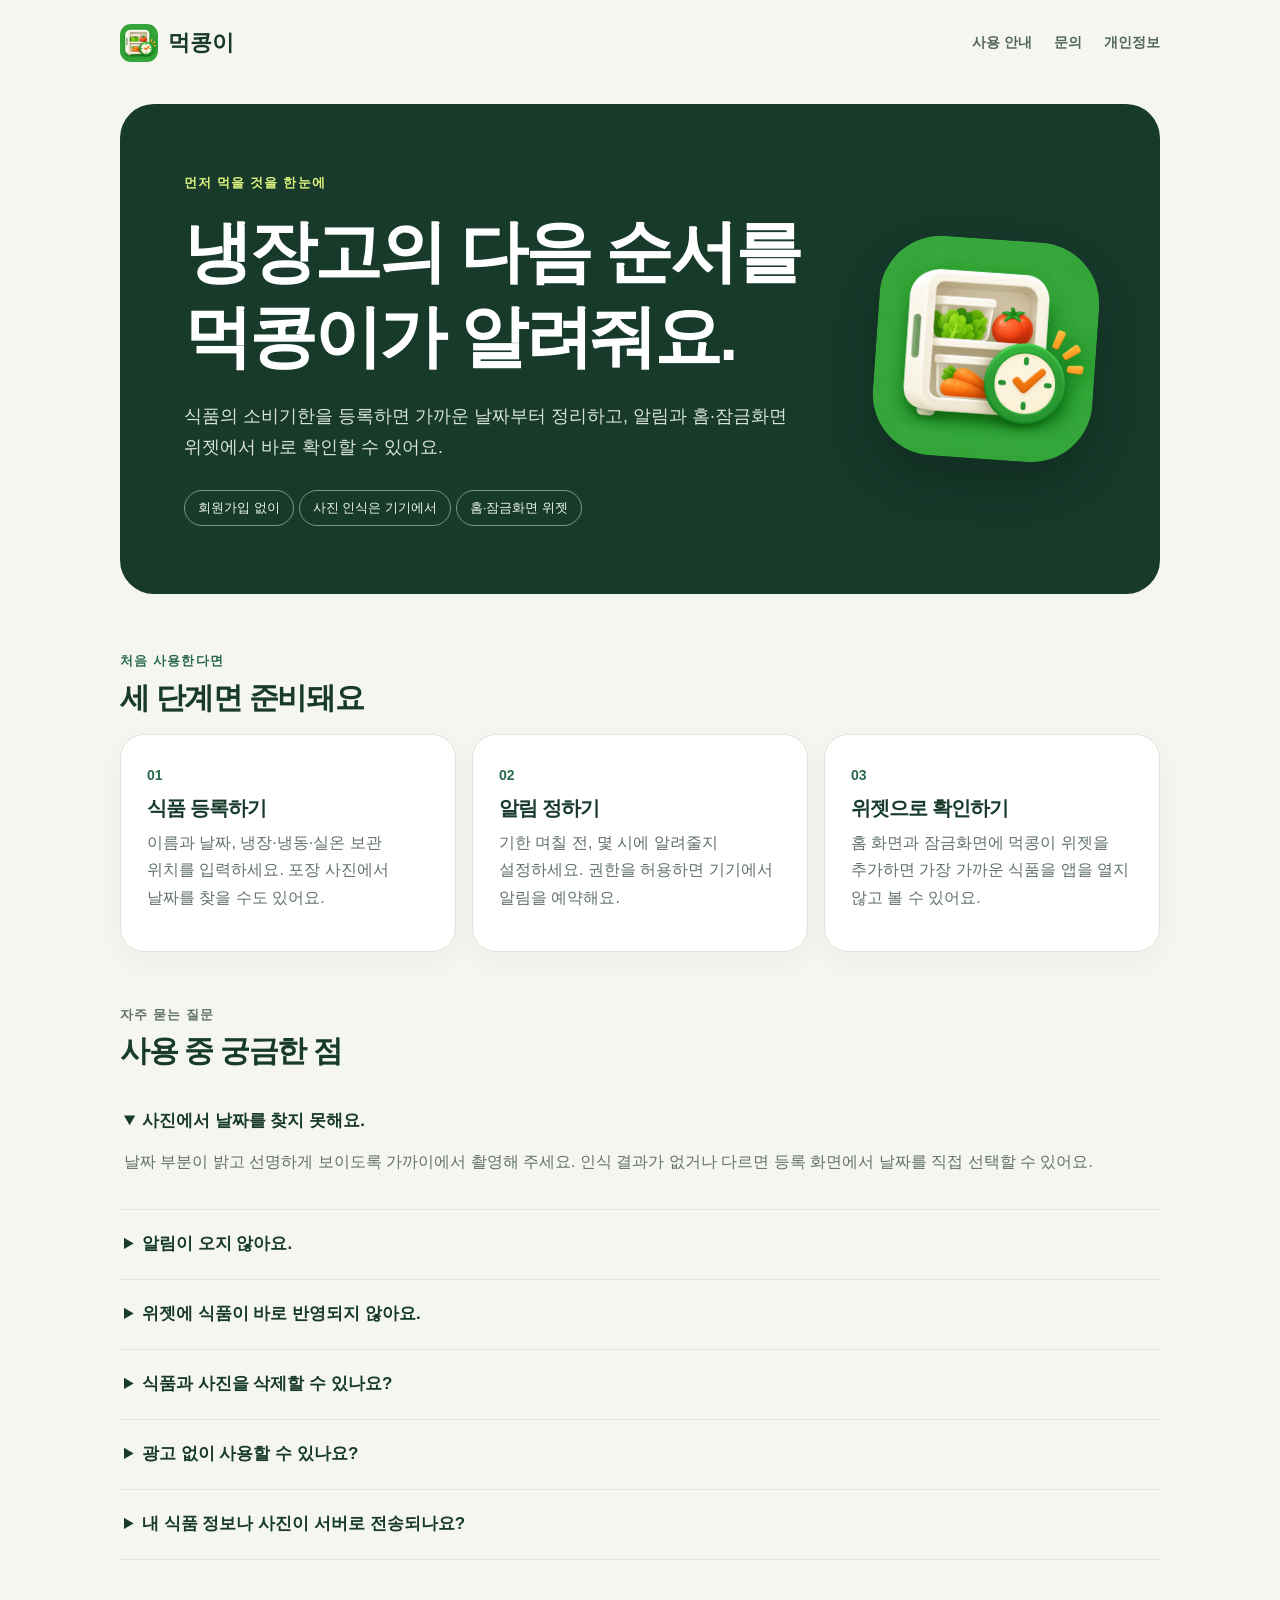
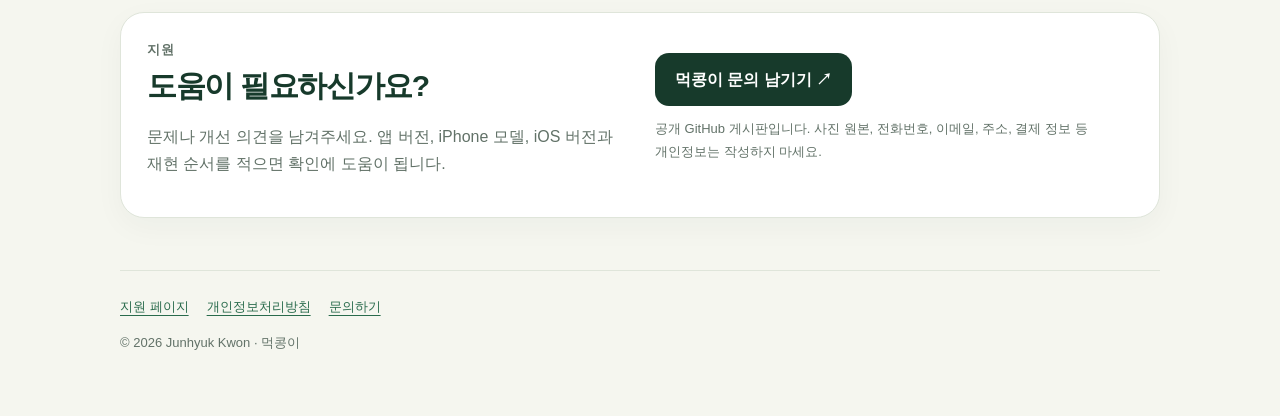
==== meokkongi/index.html @ 32a1c319 "Add Meokkongi support and privacy pages" ====
<!doctype html>
<html lang="ko">
<head>
  <meta charset="utf-8">
  <meta name="viewport" content="width=device-width,initial-scale=1">
  <meta name="theme-color" content="#173a2b">
  <title>먹콩이 · 사용 안내와 지원</title>
  <meta name="description" content="소비기한이 가까운 식품부터 알려주는 먹콩이의 사용 안내, 자주 묻는 질문과 문의 페이지입니다.">
  <link rel="icon" href="app-icon.png">
  <link rel="stylesheet" href="style.css">
</head>
<body>
  <header>
    <a class="brand" href="./"><img src="app-icon.png" alt="">먹콩이</a>
    <nav aria-label="페이지 메뉴">
      <a href="#guide">사용 안내</a>
      <a href="#contact">문의</a>
      <a href="privacy.html">개인정보</a>
    </nav>
  </header>

  <main>
    <section class="hero">
      <div>
        <span class="eyebrow">먼저 먹을 것을 한눈에</span>
        <h1>냉장고의 다음 순서를<br>먹콩이가 알려줘요.</h1>
        <p>식품의 소비기한을 등록하면 가까운 날짜부터 정리하고, 알림과 홈·잠금화면 위젯에서 바로 확인할 수 있어요.</p>
        <div class="pills" aria-label="주요 특징">
          <span>회원가입 없이</span><span>사진 인식은 기기에서</span><span>홈·잠금화면 위젯</span>
        </div>
      </div>
      <img class="hero-icon" src="app-icon.png" alt="웃고 있는 먹콩이 앱 아이콘">
    </section>

    <section id="guide">
      <p class="section-label">처음 사용한다면</p>
      <h2>세 단계면 준비돼요</h2>
      <div class="steps">
        <article><b>01</b><h3>식품 등록하기</h3><p>이름과 날짜, 냉장·냉동·실온 보관 위치를 입력하세요. 포장 사진에서 날짜를 찾을 수도 있어요.</p></article>
        <article><b>02</b><h3>알림 정하기</h3><p>기한 며칠 전, 몇 시에 알려줄지 설정하세요. 권한을 허용하면 기기에서 알림을 예약해요.</p></article>
        <article><b>03</b><h3>위젯으로 확인하기</h3><p>홈 화면과 잠금화면에 먹콩이 위젯을 추가하면 가장 가까운 식품을 앱을 열지 않고 볼 수 있어요.</p></article>
      </div>
    </section>

    <section id="help" class="faq">
      <p class="section-label">자주 묻는 질문</p>
      <h2>사용 중 궁금한 점</h2>
      <details open><summary>사진에서 날짜를 찾지 못해요.</summary><p>날짜 부분이 밝고 선명하게 보이도록 가까이에서 촬영해 주세요. 인식 결과가 없거나 다르면 등록 화면에서 날짜를 직접 선택할 수 있어요.</p></details>
      <details><summary>알림이 오지 않아요.</summary><p>먹콩이 설정의 알림 상태와 iPhone 설정의 알림 허용 여부를 확인하세요. 알림 시간 이후에 당일 식품을 등록한 경우에는 그날 알림이 예약되지 않을 수 있어요.</p></details>
      <details><summary>위젯에 식품이 바로 반영되지 않아요.</summary><p>앱에서 식품을 저장한 뒤 홈 화면으로 이동해 잠시 기다려 주세요. 계속 반영되지 않으면 위젯을 제거한 뒤 다시 추가해 보세요.</p></details>
      <details><summary>식품과 사진을 삭제할 수 있나요?</summary><p>식품 상세 화면과 처리 기록에서 항목을 삭제할 수 있어요. 해당 식품과 함께 저장한 사진도 기기에서 삭제돼요. 앱을 삭제하면 기기에 저장된 앱 데이터도 삭제됩니다.</p></details>
      <details><summary>광고 없이 사용할 수 있나요?</summary><p>설정에서 일회성 ‘광고 없이 사용하기’ 상품을 구매할 수 있어요. 구매 복원도 설정에서 할 수 있습니다. 광고가 표시되지 않아도 식품 등록, 알림과 위젯 기능은 그대로 사용할 수 있어요.</p></details>
      <details><summary>내 식품 정보나 사진이 서버로 전송되나요?</summary><p>식품 정보와 사진은 기기에 저장되고 사진의 문자 인식도 Apple Vision으로 기기에서 처리해요. 광고 SDK가 처리할 수 있는 정보는 <a href="privacy.html">개인정보처리방침</a>에서 확인할 수 있습니다.</p></details>
    </section>

    <section id="contact" class="contact">
      <div><p class="section-label">지원</p><h2>도움이 필요하신가요?</h2><p>문제나 개선 의견을 남겨주세요. 앱 버전, iPhone 모델, iOS 버전과 재현 순서를 적으면 확인에 도움이 됩니다.</p></div>
      <div><a class="button" href="https://github.com/junhyuckkkk/junhyuckkkk.github.io/issues/new?template=meokkongi-support.yml">먹콩이 문의 남기기 ↗</a><p class="fine">공개 GitHub 게시판입니다. 사진 원본, 전화번호, 이메일, 주소, 결제 정보 등 개인정보는 작성하지 마세요.</p></div>
    </section>
  </main>

  <footer>
    <div><a href="./">지원 페이지</a><a href="privacy.html">개인정보처리방침</a><a href="#contact">문의하기</a></div>
    <p>© 2026 Junhyuk Kwon · 먹콩이</p>
  </footer>
</body>
</html>
---- meokkongi/style.css ----
:root{color-scheme:light;--ink:#173a2b;--muted:#627268;--canvas:#f5f6ef;--card:#fff;--lime:#dff47f;--line:#dfe5da;--accent:#296b4c}*{box-sizing:border-box}html{scroll-behavior:smooth}body{margin:0;background:var(--canvas);color:var(--ink);font-family:-apple-system,BlinkMacSystemFont,"Apple SD Gothic Neo","Noto Sans KR",sans-serif;line-height:1.7;word-break:keep-all}a{color:var(--accent);text-underline-offset:4px}a:focus-visible,summary:focus-visible{outline:3px solid var(--accent);outline-offset:5px;border-radius:6px}header,main,footer{width:min(1040px,calc(100% - 40px));margin:auto}header{display:flex;justify-content:space-between;align-items:center;gap:24px;padding:24px 0}.brand{display:flex;align-items:center;gap:10px;color:var(--ink);font-size:22px;font-weight:850;text-decoration:none}.brand img{width:38px;height:38px;border-radius:11px}nav{display:flex;gap:22px;font-size:14px;font-weight:650}nav a{text-decoration:none;color:#53665b}h1,h2,h3{line-height:1.25;letter-spacing:-.045em}h1{font-size:clamp(38px,6vw,68px);margin:14px 0 22px}h2{font-size:30px;margin:0 0 18px}h3{font-size:20px;margin:8px 0}p{margin:0 0 14px}.hero{display:grid;grid-template-columns:1.5fr .6fr;align-items:center;gap:34px;background:var(--ink);color:#fff;padding:clamp(28px,6vw,64px);border-radius:34px;margin:18px 0 56px;overflow:hidden}.hero p{max-width:650px;color:#d8e3dc;font-size:18px}.hero-icon{width:min(100%,220px);aspect-ratio:1;border-radius:28%;justify-self:end;transform:rotate(4deg);box-shadow:0 22px 55px #081a1166}.eyebrow,.section-label{font-size:13px;font-weight:800;letter-spacing:.09em;text-transform:uppercase}.eyebrow{color:var(--lime)}.section-label{color:var(--accent);margin-bottom:6px}.pills{margin-top:24px}.pills span{display:inline-block;border:1px solid #7d9587;padding:6px 13px;border-radius:99px;margin:4px 5px 4px 0;font-size:13px;color:#eef5f0}section{margin-bottom:52px}.steps{display:grid;grid-template-columns:repeat(3,1fr);gap:16px}.steps article,.contact{background:var(--card);padding:26px;border:1px solid var(--line);border-radius:24px;box-shadow:0 9px 30px #173a2b0a}.steps b{color:var(--accent);font-size:14px}.steps p,.faq p,.contact p,.meta{color:var(--muted)}details{border-bottom:1px solid var(--line);padding:20px 4px}summary{cursor:pointer;font-size:17px;font-weight:750}.faq details p{padding-top:12px}.contact{display:grid;grid-template-columns:1fr 1fr;gap:30px;align-items:center}.button{display:inline-block;background:var(--ink);color:#fff;text-decoration:none;font-weight:750;padding:13px 20px;border-radius:14px}.fine{font-size:13px;margin-top:12px}.legal{max-width:800px}.legal>h1{font-size:clamp(40px,6vw,58px);margin-top:6px}.legal section{margin-bottom:36px}.legal h2{font-size:23px}.legal section p{color:#485a50}.notice{background:#eaf1c9;border-left:4px solid var(--accent);padding:18px 20px;border-radius:0 16px 16px 0;margin:28px 0 44px;color:#31483b}footer{border-top:1px solid var(--line);padding:25px 0 48px;color:var(--muted);font-size:13px}footer div{display:flex;gap:18px;flex-wrap:wrap}footer p{margin-top:14px}@media(max-width:720px){header{align-items:flex-start}.hero{grid-template-columns:1fr}.hero-icon{width:130px;justify-self:start}.steps,.contact{grid-template-columns:1fr}nav{gap:12px;font-size:12px}.hero{border-radius:26px}}@media(max-width:460px){header{display:block}.brand{margin-bottom:16px}nav{justify-content:space-between}h1{font-size:38px}}@media(prefers-reduced-motion:reduce){html{scroll-behavior:auto}}
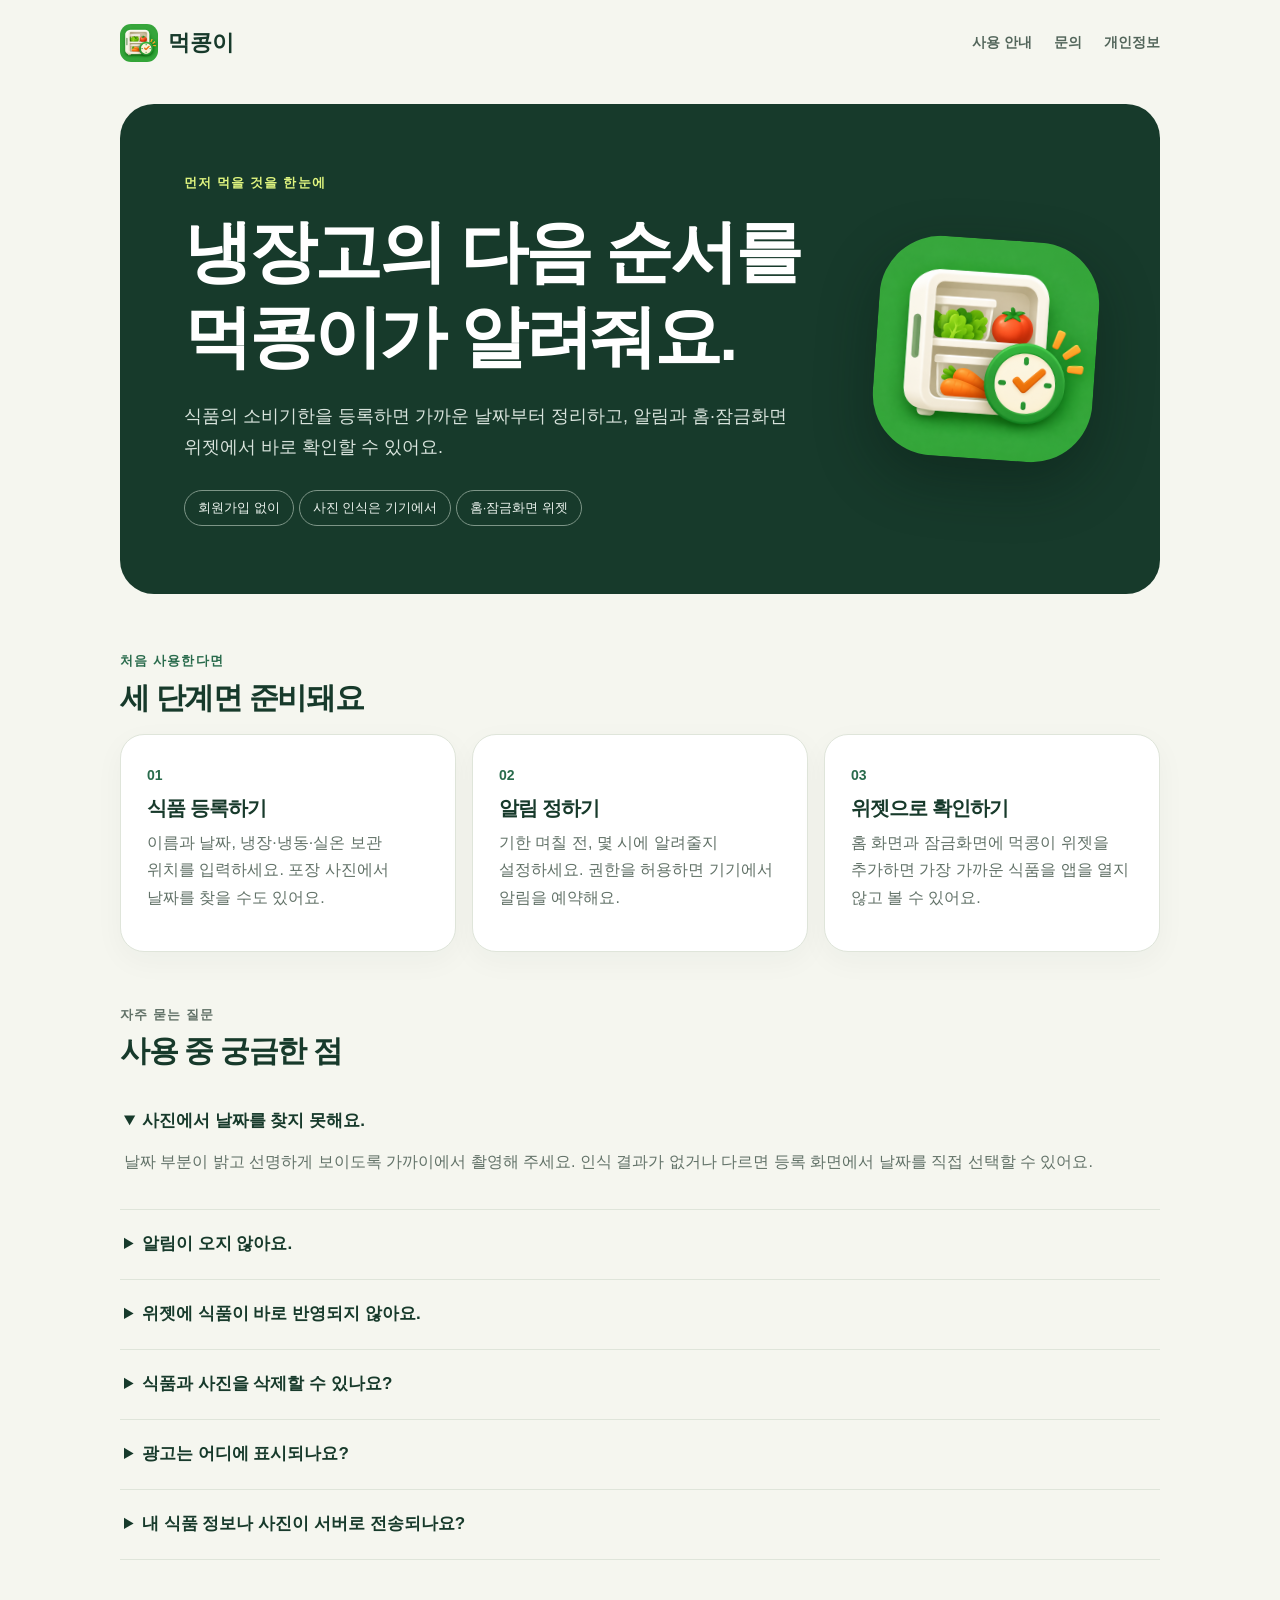
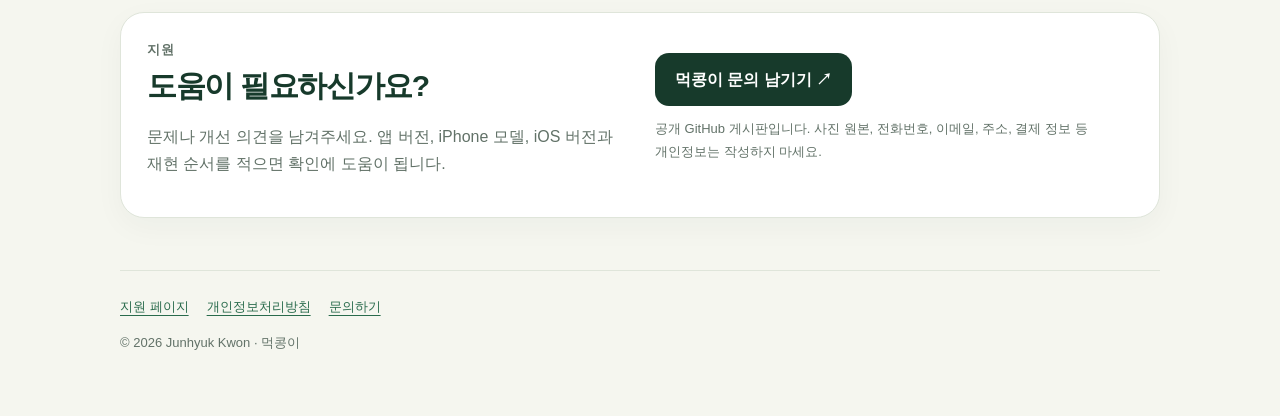
==== commit d856e5f7: "Update Meokkongi support for ad-supported launch" ====
--- a/meokkongi/index.html
+++ b/meokkongi/index.html
@@ -49,7 +49,7 @@
       <details><summary>알림이 오지 않아요.</summary><p>먹콩이 설정의 알림 상태와 iPhone 설정의 알림 허용 여부를 확인하세요. 알림 시간 이후에 당일 식품을 등록한 경우에는 그날 알림이 예약되지 않을 수 있어요.</p></details>
       <details><summary>위젯에 식품이 바로 반영되지 않아요.</summary><p>앱에서 식품을 저장한 뒤 홈 화면으로 이동해 잠시 기다려 주세요. 계속 반영되지 않으면 위젯을 제거한 뒤 다시 추가해 보세요.</p></details>
       <details><summary>식품과 사진을 삭제할 수 있나요?</summary><p>식품 상세 화면과 처리 기록에서 항목을 삭제할 수 있어요. 해당 식품과 함께 저장한 사진도 기기에서 삭제돼요. 앱을 삭제하면 기기에 저장된 앱 데이터도 삭제됩니다.</p></details>
-      <details><summary>광고 없이 사용할 수 있나요?</summary><p>설정에서 일회성 ‘광고 없이 사용하기’ 상품을 구매할 수 있어요. 구매 복원도 설정에서 할 수 있습니다. 광고가 표시되지 않아도 식품 등록, 알림과 위젯 기능은 그대로 사용할 수 있어요.</p></details>
+      <details><summary>광고는 어디에 표시되나요?</summary><p>식품 목록 아래에 배너 광고가 표시될 수 있어요. 광고를 요청할 수 없는 상태여도 식품 등록, 알림과 위젯 기능은 사용할 수 있어요.</p></details>
       <details><summary>내 식품 정보나 사진이 서버로 전송되나요?</summary><p>식품 정보와 사진은 기기에 저장되고 사진의 문자 인식도 Apple Vision으로 기기에서 처리해요. 광고 SDK가 처리할 수 있는 정보는 <a href="privacy.html">개인정보처리방침</a>에서 확인할 수 있습니다.</p></details>
     </section>
 
